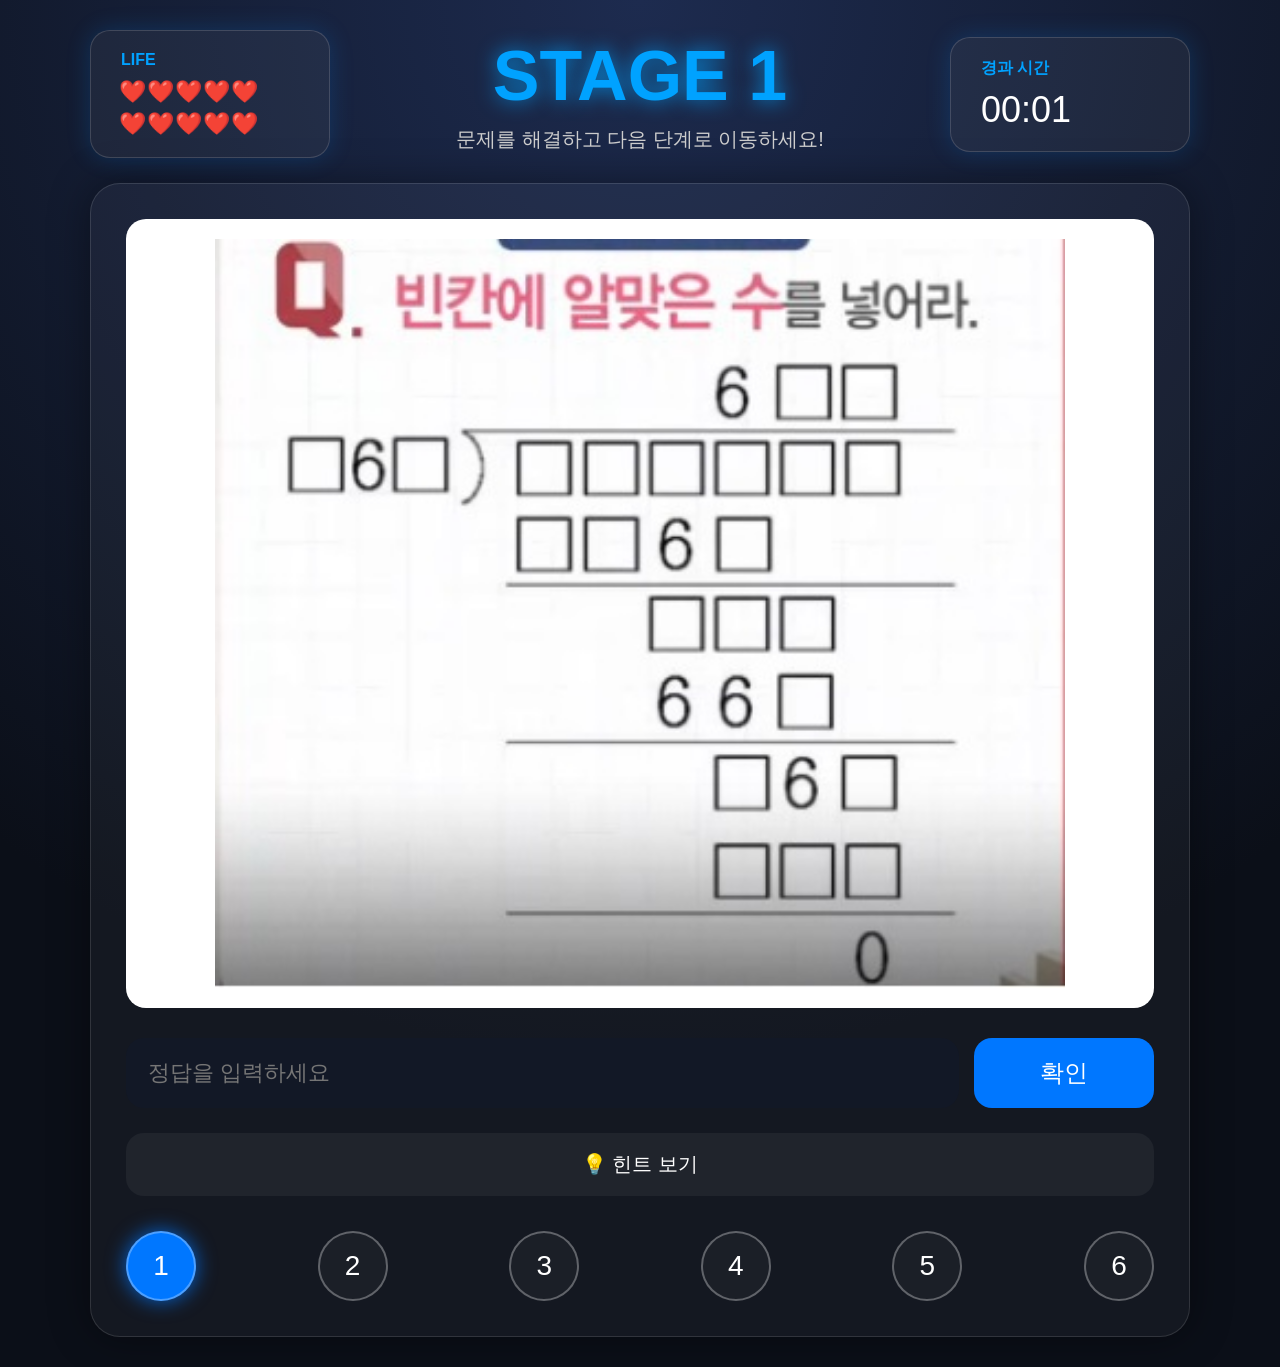
==== index.html @ 699c5112 "Update index.html" ====
<!DOCTYPE html>
<html lang="ko">
<head>
<meta charset="UTF-8">
<meta name="viewport" content="width=device-width, initial-scale=1.0">

<title>방탈출 게임</title>

<style>

*{
    margin:0;
    padding:0;
    box-sizing:border-box;
}

body{
    background:
    radial-gradient(circle at top,#1d2b4f,#0b0f18 70%);
    min-height:100vh;
    color:white;
    font-family:'Pretendard',sans-serif;
    display:flex;
    justify-content:center;
    align-items:center;
    padding:30px;
}

.game-container{
    width:100%;
    max-width:1100px;
}

.top-bar{
    display:flex;
    justify-content:space-between;
    align-items:center;
    margin-bottom:25px;
    gap:20px;
}

.life-box,
.timer-box{
    background:rgba(255,255,255,0.05);
    border:1px solid rgba(255,255,255,0.15);
    border-radius:20px;
    padding:20px 30px;
    min-width:240px;
    box-shadow:0 0 25px rgba(0,140,255,0.2);
}

.life-title,
.timer-title{
    color:#00a2ff;
    font-weight:bold;
    margin-bottom:10px;
}

.hearts{

    display:grid;

    grid-template-columns:
    repeat(5, 22px);

    gap:6px;

    width:170px;

    font-size:22px;

    justify-items:center;

}

.stage-title{
    text-align:center;
    flex:1;
}

.stage-title h1{
    font-size:70px;
    color:#00a2ff;
    text-shadow:0 0 20px rgba(0,162,255,0.8);
}

.stage-title p{
    margin-top:10px;
    color:#ccc;
    font-size:20px;
}

.game-box{
    background:rgba(255,255,255,0.04);
    border:1px solid rgba(255,255,255,0.12);
    border-radius:30px;
    padding:35px;
    box-shadow:0 0 40px rgba(0,0,0,0.4);
}

.image-area{
    background:white;
    border-radius:20px;
    overflow:hidden;
    min-height:600px;
    display:flex;
    justify-content:center;
    align-items:center;
    padding:20px;
}

.image-area img{
    width:100%;
    max-width:850px;
    object-fit:contain;
}

.input-area{
    margin-top:30px;
    display:flex;
    gap:15px;
}

.input-area input{
    flex:1;
    padding:22px;
    font-size:22px;
    border:none;
    border-radius:18px;
    background:#121826;
    color:white;
    outline:none;
}

.input-area button{
    width:180px;
    border:none;
    border-radius:18px;
    background:#0077ff;
    color:white;
    font-size:24px;
    cursor:pointer;
    transition:0.2s;
}

.input-area button:hover{
    transform:scale(1.03);
    background:#2490ff;
}

.hint-btn{
    margin-top:25px;
    width:100%;
    padding:18px;
    border:none;
    border-radius:18px;
    background:rgba(255,255,255,0.05);
    color:white;
    font-size:20px;
    cursor:pointer;
}

.progress{
    display:flex;
    justify-content:space-between;
    margin-top:35px;
    gap:10px;
}

.stage-circle{
    width:70px;
    height:70px;
    border-radius:50%;
    border:2px solid rgba(255,255,255,0.3);
    display:flex;
    justify-content:center;
    align-items:center;
    font-size:28px;
    color:white;
    background:rgba(255,255,255,0.03);
}

.active{
    background:#0077ff;
    box-shadow:0 0 20px rgba(0,119,255,0.8);
}

.success-screen{
    text-align:center;
    padding:80px 20px;
}

.success-screen h1{
    font-size:80px;
    color:#00ff95;
}

.success-screen p{
    margin-top:20px;
    font-size:28px;
}

@media(max-width:900px){

    .top-bar{
        flex-direction:column;
    }

    .stage-title h1{
        font-size:50px;
    }

    .image-area{
        min-height:400px;
    }

    .input-area{
        flex-direction:column;
    }

    .input-area button{
        width:100%;
        height:70px;
    }

}

</style>
</head>

<body>

<div class="game-container">

    <div class="top-bar">

        <div class="life-box">
            <div class="life-title">LIFE</div>
            <div class="hearts" id="hearts"></div>
        </div>

        <div class="stage-title">
            <h1 id="stageTitle">STAGE 1</h1>
            <p>
                문제를 해결하고 다음 단계로 이동하세요!
            </p>
        </div>

        <div class="timer-box">
            <div class="timer-title">경과 시간</div>
            <div style="font-size:36px;" id="timer">
                00:00
            </div>
        </div>

    </div>

    <div class="game-box">

        <div class="image-area">
            <img id="questionImage" src="question1.jpg">
        </div>

        <div class="input-area">

            <input
                type="text"
                id="answer"
                placeholder="정답을 입력하세요">

            <button onclick="checkAnswer()">
                확인
            </button>

        </div>

        <button class="hint-btn" onclick="showHint()">
            💡 힌트 보기
        </button>

        <div class="progress" id="progressBar">
        </div>

    </div>

</div>

<script>

const stages = [

{
    image:"question1.jpg",
    answer:"2400",
    hint:"가격의 규칙을 찾아보세요."
},

{
    image:"question2.jpg",
    answer:"사과",
    hint:"빨간 과일입니다."
},

{
    image:"question3.jpg",
    answer:"서울",
    hint:"대한민국 수도"
},

{
    image:"question4.jpg",
    answer:"지구",
    hint:"우리가 사는 행성"
},

{
    image:"question5.jpg",
    answer:"호랑이",
    hint:"백두산 근처에 삽니다."
},

{
    image:"question6.jpg",
    answer:"독도",
    hint:"대한민국 동쪽 섬"
}

];

let currentStage = 0;
let life = 10;
let seconds = 0;

function loadStage(){

    document.getElementById("questionImage").src =
    stages[currentStage].image;

    document.getElementById("stageTitle").innerText =
    "STAGE " + (currentStage + 1);

    document.getElementById("answer").value = "";

    updateProgress();
}

function checkAnswer(){

    const userAnswer =
    document.getElementById("answer")
    .value
    .trim();

    if(
        userAnswer === stages[currentStage].answer
    ){

        currentStage++;

        if(currentStage >= stages.length){
            showSuccess();
        }

        else{
            loadStage();
        }

    }

    else{

        life--;

        updateHearts();

        alert("❌ 틀렸습니다!");

        if(life <= 0){
            gameOver();
        }

    }

}

function updateHearts(){

    let heartHTML = "";

    for(let i=0; i<10; i++){

        if(i < life){
            heartHTML += "<span>❤️</span>";
        }

        else{
            heartHTML += "<span>🖤</span>";
        }

    }

    document.getElementById("hearts")
    .innerHTML = heartHTML;

}

function showHint(){

    alert(
        "💡 힌트: "
        + stages[currentStage].hint
    );

}

function updateProgress(){

    let html = "";

    for(let i=0; i<stages.length; i++){

        if(i === currentStage){
            html +=
            `<div class="stage-circle active">
                ${i+1}
            </div>`;
        }

        else{
            html +=
            `<div class="stage-circle">
                ${i+1}
            </div>`;
        }

    }

    document.getElementById("progressBar")
    .innerHTML = html;

}

function showSuccess(){

    document.querySelector(".game-box")
    .innerHTML = `

        <div class="success-screen">

            <h1>🎉 CLEAR 🎉</h1>

            <p>
                모든 스테이지를 완료했습니다!
            </p>

        </div>

    `;

}

function gameOver(){

    document.querySelector(".game-box")
    .innerHTML = `

        <div class="success-screen">

            <h1>💀 GAME OVER 💀</h1>

            <p>
                목숨을 모두 잃었습니다.
            </p>

        </div>

    `;

}

setInterval(()=>{

    seconds++;

    const min =
    String(Math.floor(seconds/60))
    .padStart(2,"0");

    const sec =
    String(seconds%60)
    .padStart(2,"0");

    document.getElementById("timer")
    .innerText =
    `${min}:${sec}`;

},1000);

loadStage();

updateHearts();

</script>

</body>
</html>
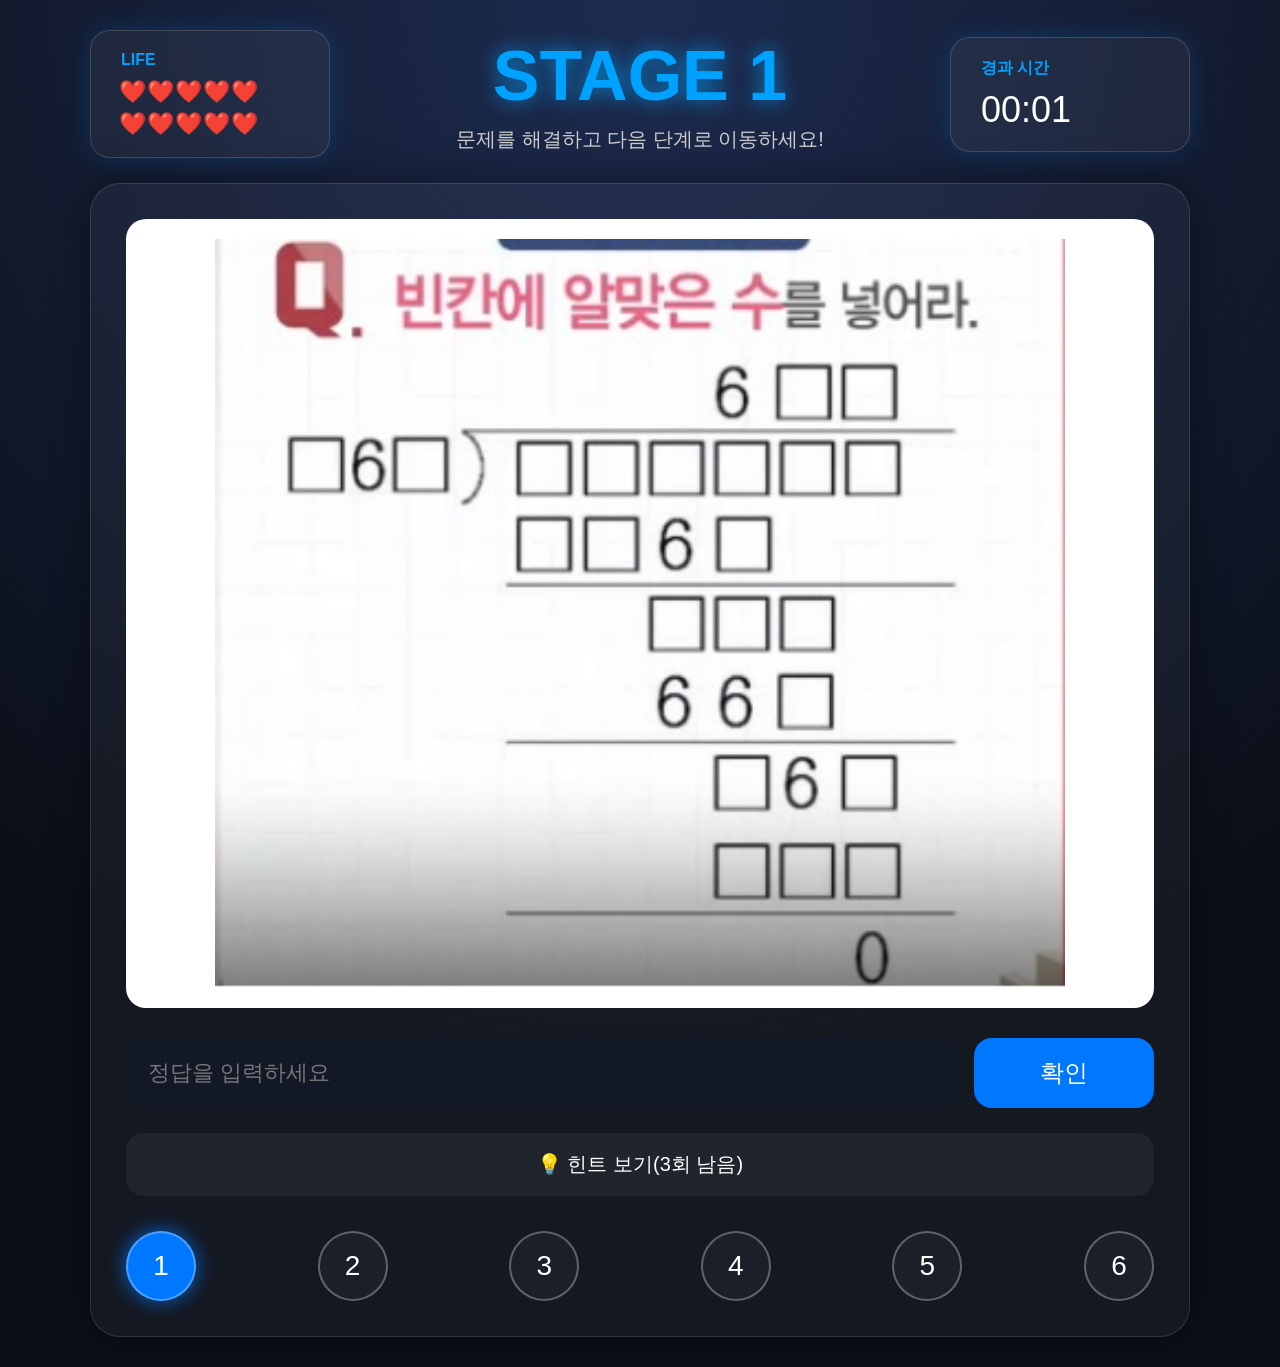
==== commit 9096bb88: "Update index.html" ====
--- a/index.html
+++ b/index.html
@@ -275,7 +275,7 @@
         </div>
 
         <button class="hint-btn" onclick="showHint()">
-            💡 힌트 보기
+            💡 힌트 보기(3회 남음)
         </button>
 
         <div class="progress" id="progressBar">
@@ -330,7 +330,10 @@
 let currentStage = 0;
 let life = 10;
 let seconds = 0;
-
+let hintCount = 3;
+
+const teacherPassword = "teacher123";
+    
 function loadStage(){
 
     document.getElementById("questionImage").src =
@@ -406,10 +409,45 @@
 
 function showHint(){
 
-    alert(
-        "💡 힌트: "
-        + stages[currentStage].hint
-    );
+    if(hintCount > 0){
+
+        alert(
+            "💡 힌트: "
+            + stages[currentStage].hint
+        );
+
+        hintCount--;
+
+        updateHintButton();
+
+    }
+
+    else{
+
+        const inputPw =
+        prompt(
+            "힌트를 모두 사용했습니다.\n교사용 암호 입력:"
+        );
+
+        if(inputPw === teacherPassword){
+
+            hintCount = 3;
+
+            updateHintButton();
+
+            alert(
+                "힌트 사용 횟수가 초기화되었습니다!"
+            );
+
+        }
+
+        else{
+
+            alert("암호가 틀렸습니다.");
+
+        }
+
+    }
 
 }
 
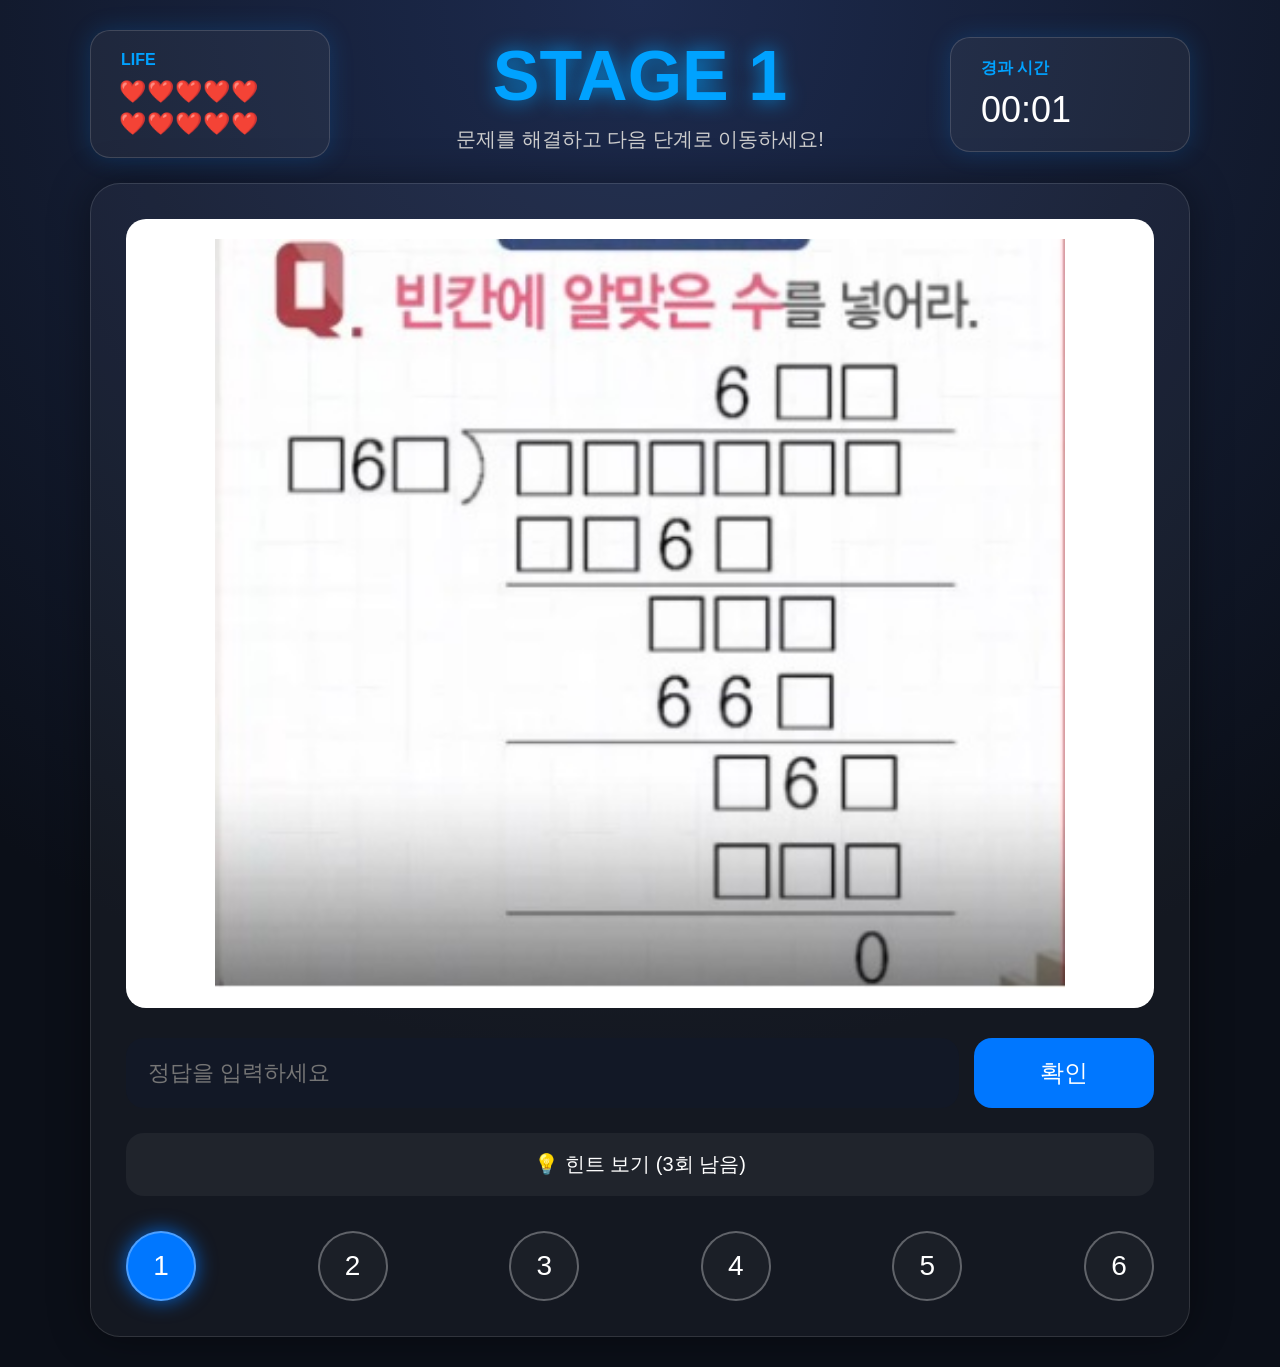
==== commit 3b800cc8: "Update index.html" ====
--- a/index.html
+++ b/index.html
@@ -451,6 +451,14 @@
 
 }
 
+function updateHintButton(){
+
+    document.querySelector(".hint-btn")
+    .innerText =
+    `💡 힌트 보기 (${hintCount}회 남음)`;
+
+}
+    
 function updateProgress(){
 
     let html = "";
@@ -538,6 +546,8 @@
 
 updateHearts();
 
+updateHintButton();
+    
 </script>
 
 </body>
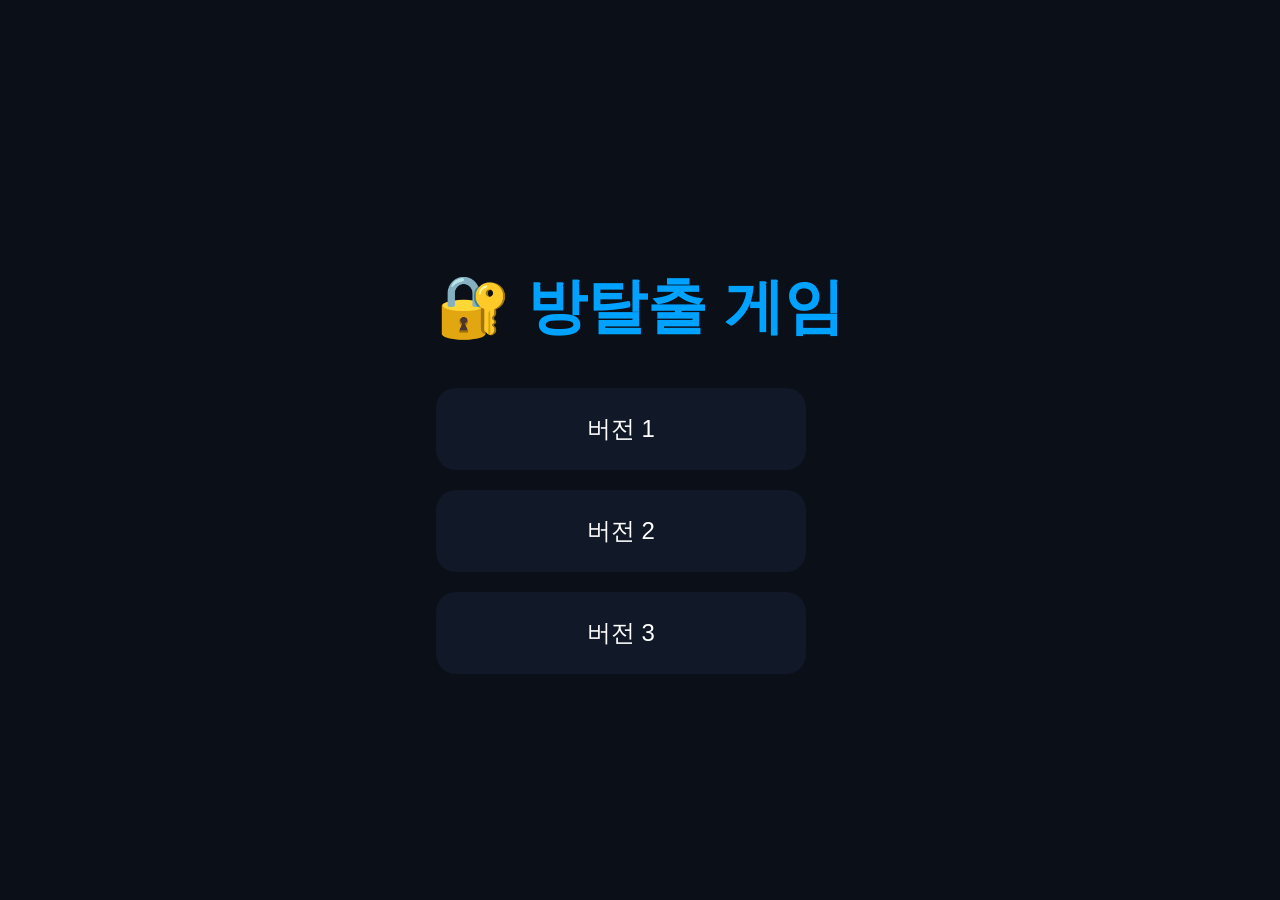
==== commit e2808bd4: "Update index.html" ====
--- a/index.html
+++ b/index.html
@@ -8,221 +8,59 @@
 
 <style>
 
-*{
+body{
     margin:0;
-    padding:0;
-    box-sizing:border-box;
-}
+    background:#0b0f18;
+    color:white;
+    font-family:sans-serif;
 
-body{
-    background:
-    radial-gradient(circle at top,#1d2b4f,#0b0f18 70%);
-    min-height:100vh;
-    color:white;
-    font-family:'Pretendard',sans-serif;
     display:flex;
     justify-content:center;
     align-items:center;
-    padding:30px;
+
+    min-height:100vh;
 }
 
-.game-container{
-    width:100%;
-    max-width:1100px;
+.container{
+    text-align:center;
 }
 
-.top-bar{
+h1{
+    color:#00a2ff;
+    font-size:60px;
+}
+
+.menu{
+    margin-top:40px;
+
     display:flex;
-    justify-content:space-between;
-    align-items:center;
-    margin-bottom:25px;
+    flex-direction:column;
+
     gap:20px;
 }
 
-.life-box,
-.timer-box{
-    background:rgba(255,255,255,0.05);
-    border:1px solid rgba(255,255,255,0.15);
+.btn{
+
+    width:320px;
+
+    padding:25px;
+
     border-radius:20px;
-    padding:20px 30px;
-    min-width:240px;
-    box-shadow:0 0 25px rgba(0,140,255,0.2);
-}
 
-.life-title,
-.timer-title{
-    color:#00a2ff;
-    font-weight:bold;
-    margin-bottom:10px;
-}
+    background:#111827;
 
-.hearts{
+    color:white;
 
-    display:grid;
+    text-decoration:none;
 
-    grid-template-columns:
-    repeat(5, 22px);
+    display:block;
 
-    gap:6px;
-
-    width:170px;
-
-    font-size:22px;
-
-    justify-items:center;
+    font-size:24px;
 
 }
 
-.stage-title{
-    text-align:center;
-    flex:1;
-}
-
-.stage-title h1{
-    font-size:70px;
-    color:#00a2ff;
-    text-shadow:0 0 20px rgba(0,162,255,0.8);
-}
-
-.stage-title p{
-    margin-top:10px;
-    color:#ccc;
-    font-size:20px;
-}
-
-.game-box{
-    background:rgba(255,255,255,0.04);
-    border:1px solid rgba(255,255,255,0.12);
-    border-radius:30px;
-    padding:35px;
-    box-shadow:0 0 40px rgba(0,0,0,0.4);
-}
-
-.image-area{
-    background:white;
-    border-radius:20px;
-    overflow:hidden;
-    min-height:600px;
-    display:flex;
-    justify-content:center;
-    align-items:center;
-    padding:20px;
-}
-
-.image-area img{
-    width:100%;
-    max-width:850px;
-    object-fit:contain;
-}
-
-.input-area{
-    margin-top:30px;
-    display:flex;
-    gap:15px;
-}
-
-.input-area input{
-    flex:1;
-    padding:22px;
-    font-size:22px;
-    border:none;
-    border-radius:18px;
-    background:#121826;
-    color:white;
-    outline:none;
-}
-
-.input-area button{
-    width:180px;
-    border:none;
-    border-radius:18px;
+.btn:hover{
     background:#0077ff;
-    color:white;
-    font-size:24px;
-    cursor:pointer;
-    transition:0.2s;
-}
-
-.input-area button:hover{
-    transform:scale(1.03);
-    background:#2490ff;
-}
-
-.hint-btn{
-    margin-top:25px;
-    width:100%;
-    padding:18px;
-    border:none;
-    border-radius:18px;
-    background:rgba(255,255,255,0.05);
-    color:white;
-    font-size:20px;
-    cursor:pointer;
-}
-
-.progress{
-    display:flex;
-    justify-content:space-between;
-    margin-top:35px;
-    gap:10px;
-}
-
-.stage-circle{
-    width:70px;
-    height:70px;
-    border-radius:50%;
-    border:2px solid rgba(255,255,255,0.3);
-    display:flex;
-    justify-content:center;
-    align-items:center;
-    font-size:28px;
-    color:white;
-    background:rgba(255,255,255,0.03);
-}
-
-.active{
-    background:#0077ff;
-    box-shadow:0 0 20px rgba(0,119,255,0.8);
-}
-
-.success-screen{
-    text-align:center;
-    padding:80px 20px;
-}
-
-.success-screen h1{
-    font-size:80px;
-    color:#00ff95;
-}
-
-.success-screen p{
-    margin-top:20px;
-    font-size:28px;
-}
-
-@media(max-width:900px){
-
-    .top-bar{
-        flex-direction:column;
-    }
-
-    .stage-title h1{
-        font-size:50px;
-    }
-
-    .image-area{
-        min-height:400px;
-    }
-
-    .input-area{
-        flex-direction:column;
-    }
-
-    .input-area button{
-        width:100%;
-        height:70px;
-    }
-
 }
 
 </style>
@@ -230,325 +68,27 @@
 
 <body>
 
-<div class="game-container">
+<div class="container">
 
-    <div class="top-bar">
+<h1>🔐 방탈출 게임</h1>
 
-        <div class="life-box">
-            <div class="life-title">LIFE</div>
-            <div class="hearts" id="hearts"></div>
-        </div>
+<div class="menu">
 
-        <div class="stage-title">
-            <h1 id="stageTitle">STAGE 1</h1>
-            <p>
-                문제를 해결하고 다음 단계로 이동하세요!
-            </p>
-        </div>
+<a class="btn" href="v1/">
+버전 1
+</a>
 
-        <div class="timer-box">
-            <div class="timer-title">경과 시간</div>
-            <div style="font-size:36px;" id="timer">
-                00:00
-            </div>
-        </div>
+<a class="btn" href="v2/">
+버전 2
+</a>
 
-    </div>
-
-    <div class="game-box">
-
-        <div class="image-area">
-            <img id="questionImage" src="question1.jpg">
-        </div>
-
-        <div class="input-area">
-
-            <input
-                type="text"
-                id="answer"
-                placeholder="정답을 입력하세요">
-
-            <button onclick="checkAnswer()">
-                확인
-            </button>
-
-        </div>
-
-        <button class="hint-btn" onclick="showHint()">
-            💡 힌트 보기(3회 남음)
-        </button>
-
-        <div class="progress" id="progressBar">
-        </div>
-
-    </div>
+<a class="btn" href="v3/">
+버전 3
+</a>
 
 </div>
 
-<script>
-
-const stages = [
-
-{
-    image:"question1.jpg",
-    answer:"2400",
-    hint:"가격의 규칙을 찾아보세요."
-},
-
-{
-    image:"question2.jpg",
-    answer:"사과",
-    hint:"빨간 과일입니다."
-},
-
-{
-    image:"question3.jpg",
-    answer:"서울",
-    hint:"대한민국 수도"
-},
-
-{
-    image:"question4.jpg",
-    answer:"지구",
-    hint:"우리가 사는 행성"
-},
-
-{
-    image:"question5.jpg",
-    answer:"호랑이",
-    hint:"백두산 근처에 삽니다."
-},
-
-{
-    image:"question6.jpg",
-    answer:"독도",
-    hint:"대한민국 동쪽 섬"
-}
-
-];
-
-let currentStage = 0;
-let life = 10;
-let seconds = 0;
-let hintCount = 3;
-
-const teacherPassword = "teacher123";
-    
-function loadStage(){
-
-    document.getElementById("questionImage").src =
-    stages[currentStage].image;
-
-    document.getElementById("stageTitle").innerText =
-    "STAGE " + (currentStage + 1);
-
-    document.getElementById("answer").value = "";
-
-    updateProgress();
-}
-
-function checkAnswer(){
-
-    const userAnswer =
-    document.getElementById("answer")
-    .value
-    .trim();
-
-    if(
-        userAnswer === stages[currentStage].answer
-    ){
-
-        currentStage++;
-
-        if(currentStage >= stages.length){
-            showSuccess();
-        }
-
-        else{
-            loadStage();
-        }
-
-    }
-
-    else{
-
-        life--;
-
-        updateHearts();
-
-        alert("❌ 틀렸습니다!");
-
-        if(life <= 0){
-            gameOver();
-        }
-
-    }
-
-}
-
-function updateHearts(){
-
-    let heartHTML = "";
-
-    for(let i=0; i<10; i++){
-
-        if(i < life){
-            heartHTML += "<span>❤️</span>";
-        }
-
-        else{
-            heartHTML += "<span>🖤</span>";
-        }
-
-    }
-
-    document.getElementById("hearts")
-    .innerHTML = heartHTML;
-
-}
-
-function showHint(){
-
-    if(hintCount > 0){
-
-        alert(
-            "💡 힌트: "
-            + stages[currentStage].hint
-        );
-
-        hintCount--;
-
-        updateHintButton();
-
-    }
-
-    else{
-
-        const inputPw =
-        prompt(
-            "힌트를 모두 사용했습니다.\n교사용 암호 입력:"
-        );
-
-        if(inputPw === teacherPassword){
-
-            hintCount = 3;
-
-            updateHintButton();
-
-            alert(
-                "힌트 사용 횟수가 초기화되었습니다!"
-            );
-
-        }
-
-        else{
-
-            alert("암호가 틀렸습니다.");
-
-        }
-
-    }
-
-}
-
-function updateHintButton(){
-
-    document.querySelector(".hint-btn")
-    .innerText =
-    `💡 힌트 보기 (${hintCount}회 남음)`;
-
-}
-    
-function updateProgress(){
-
-    let html = "";
-
-    for(let i=0; i<stages.length; i++){
-
-        if(i === currentStage){
-            html +=
-            `<div class="stage-circle active">
-                ${i+1}
-            </div>`;
-        }
-
-        else{
-            html +=
-            `<div class="stage-circle">
-                ${i+1}
-            </div>`;
-        }
-
-    }
-
-    document.getElementById("progressBar")
-    .innerHTML = html;
-
-}
-
-function showSuccess(){
-
-    document.querySelector(".game-box")
-    .innerHTML = `
-
-        <div class="success-screen">
-
-            <h1>🎉 CLEAR 🎉</h1>
-
-            <p>
-                모든 스테이지를 완료했습니다!
-            </p>
-
-        </div>
-
-    `;
-
-}
-
-function gameOver(){
-
-    document.querySelector(".game-box")
-    .innerHTML = `
-
-        <div class="success-screen">
-
-            <h1>💀 GAME OVER 💀</h1>
-
-            <p>
-                목숨을 모두 잃었습니다.
-            </p>
-
-        </div>
-
-    `;
-
-}
-
-setInterval(()=>{
-
-    seconds++;
-
-    const min =
-    String(Math.floor(seconds/60))
-    .padStart(2,"0");
-
-    const sec =
-    String(seconds%60)
-    .padStart(2,"0");
-
-    document.getElementById("timer")
-    .innerText =
-    `${min}:${sec}`;
-
-},1000);
-
-loadStage();
-
-updateHearts();
-
-updateHintButton();
-    
-</script>
+</div>
 
 </body>
 </html>
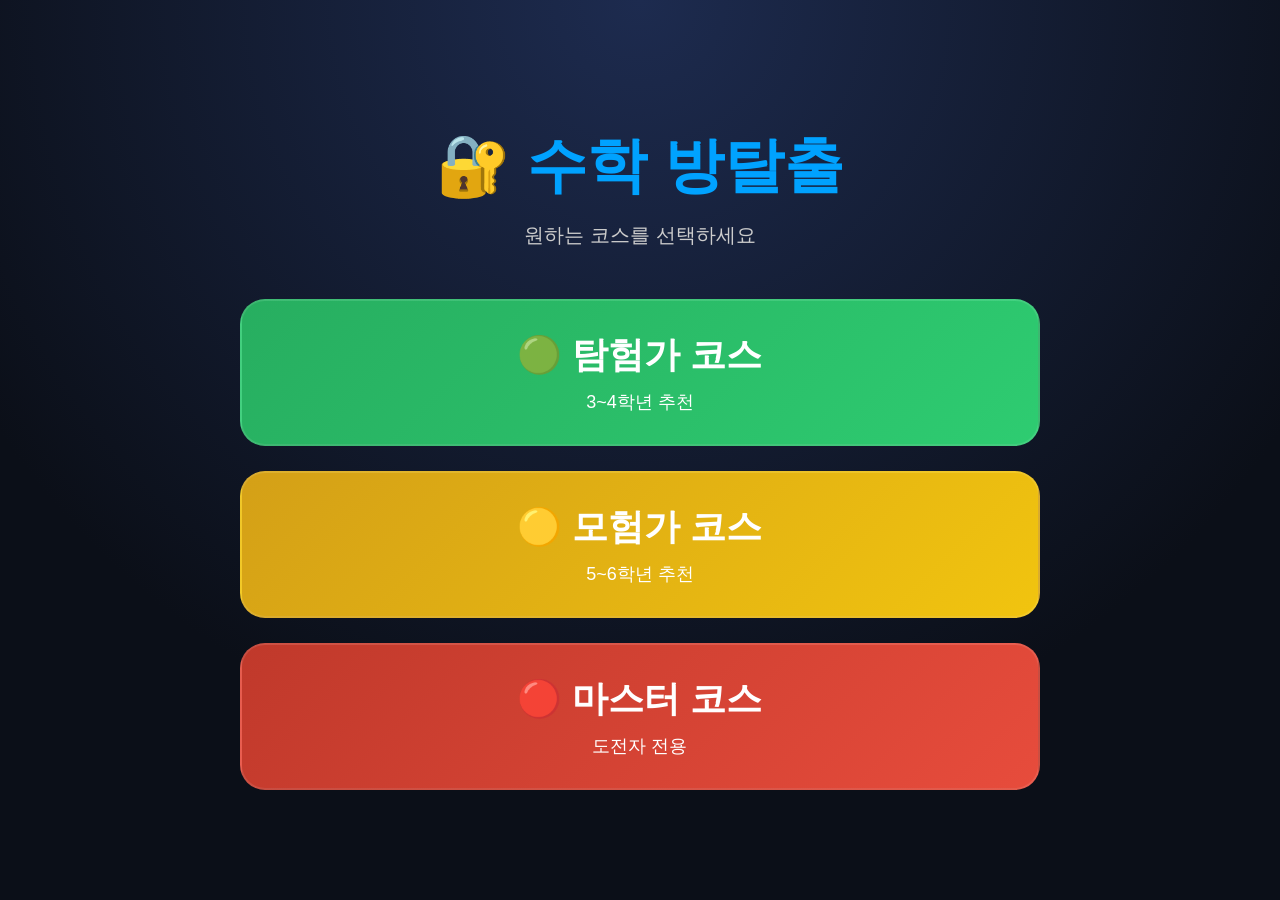
==== commit c37c60d8: "Update index.html" ====
--- a/index.html
+++ b/index.html
@@ -1,92 +1,172 @@
 <!DOCTYPE html>
 <html lang="ko">
+
 <head>
 <meta charset="UTF-8">
 <meta name="viewport" content="width=device-width, initial-scale=1.0">
 
-<title>방탈출 게임</title>
+<title>수학 방탈출</title>
 
 <style>
 
 body{
     margin:0;
-    background:#0b0f18;
+    min-height:100vh;
+
+    background:
+    radial-gradient(circle at top,#1d2b4f,#0b0f18 70%);
+
     color:white;
+
     font-family:sans-serif;
 
     display:flex;
     justify-content:center;
     align-items:center;
-
-    min-height:100vh;
 }
 
 .container{
+    width:90%;
+    max-width:800px;
     text-align:center;
 }
 
 h1{
+    font-size:60px;
+    margin-bottom:15px;
     color:#00a2ff;
-    font-size:60px;
 }
 
-.menu{
-    margin-top:40px;
-
-    display:flex;
-    flex-direction:column;
-
-    gap:20px;
+.subtitle{
+    color:#cccccc;
+    margin-bottom:50px;
+    font-size:20px;
 }
 
-.btn{
+.course{
 
-    width:320px;
+    display:block;
 
-    padding:25px;
-
-    border-radius:20px;
-
-    background:#111827;
+    text-decoration:none;
 
     color:white;
 
-    text-decoration:none;
+    margin-bottom:25px;
 
-    display:block;
+    padding:30px;
 
-    font-size:24px;
+    border-radius:25px;
+
+    transition:0.3s;
+
+    border:2px solid rgba(255,255,255,0.1);
 
 }
 
-.btn:hover{
-    background:#0077ff;
+.course:hover{
+
+    transform:translateY(-5px);
+
+}
+
+.explorer{
+
+    background:
+    linear-gradient(
+    135deg,
+    #27ae60,
+    #2ecc71
+    );
+
+}
+
+.adventurer{
+
+    background:
+    linear-gradient(
+    135deg,
+    #d4a017,
+    #f1c40f
+    );
+
+}
+
+.master{
+
+    background:
+    linear-gradient(
+    135deg,
+    #c0392b,
+    #e74c3c
+    );
+
+}
+
+.course-title{
+
+    font-size:36px;
+
+    font-weight:bold;
+
+    margin-bottom:10px;
+
+}
+
+.course-desc{
+
+    font-size:18px;
+
 }
 
 </style>
+
 </head>
 
 <body>
 
 <div class="container">
 
-<h1>🔐 방탈출 게임</h1>
+<h1>🔐 수학 방탈출</h1>
 
-<div class="menu">
+<div class="subtitle">
+원하는 코스를 선택하세요
+</div>
 
-<a class="btn" href="v1/">
-버전 1
+<a href="explorer/" class="course explorer">
+
+<div class="course-title">
+🟢 탐험가 코스
+</div>
+
+<div class="course-desc">
+3~4학년 추천
+</div>
+
 </a>
 
-<a class="btn" href="v2/">
-버전 2
+<a href="adventurer/" class="course adventurer">
+
+<div class="course-title">
+🟡 모험가 코스
+</div>
+
+<div class="course-desc">
+5~6학년 추천
+</div>
+
 </a>
 
-<a class="btn" href="v3/">
-버전 3
+<a href="master/" class="course master">
+
+<div class="course-title">
+🔴 마스터 코스
+</div>
+
+<div class="course-desc">
+도전자 전용
+</div>
+
 </a>
-
-</div>
 
 </div>
 
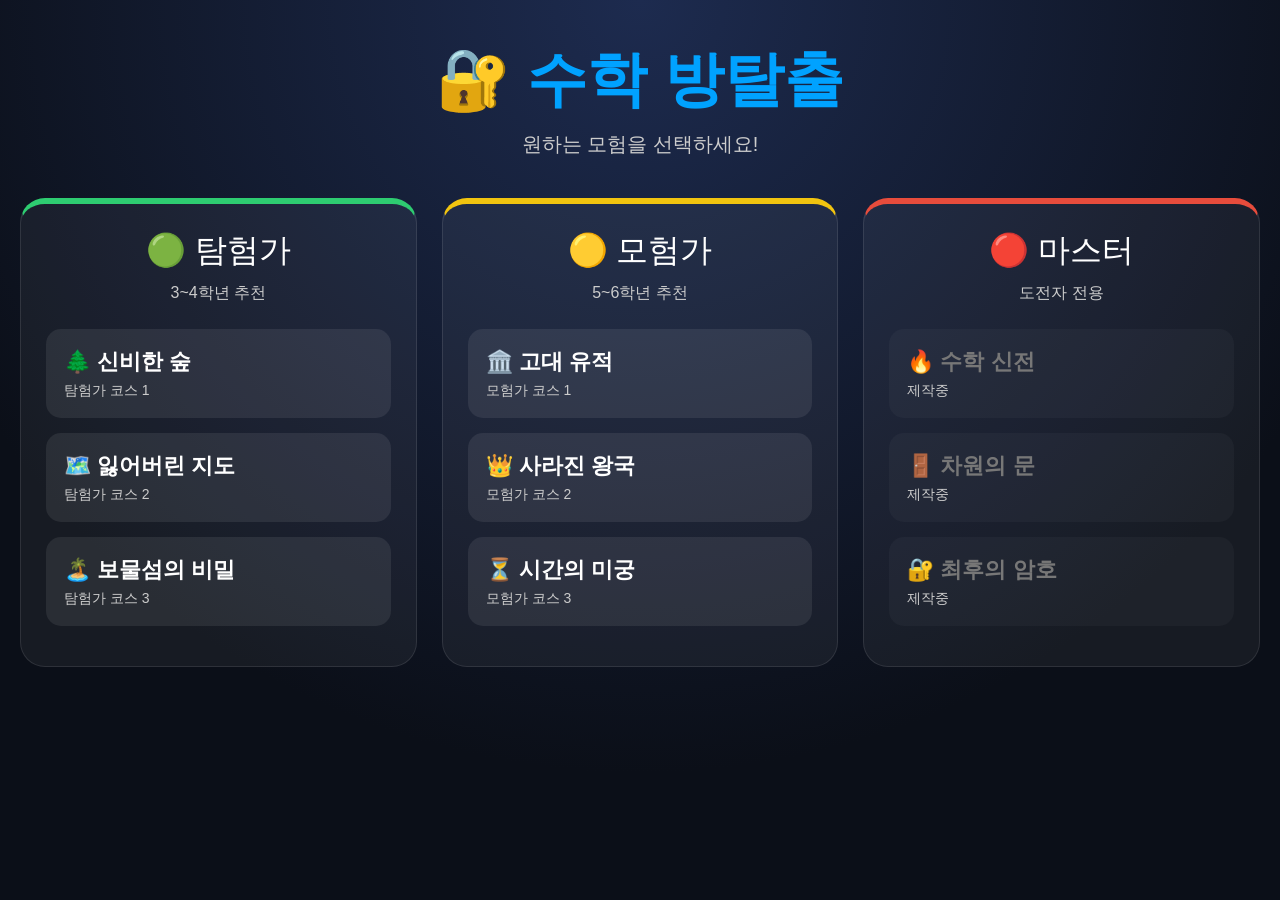
==== commit 6c510af0: "Update index.html" ====
--- a/index.html
+++ b/index.html
@@ -9,8 +9,14 @@
 
 <style>
 
+*{
+    margin:0;
+    padding:0;
+    box-sizing:border-box;
+}
+
 body{
-    margin:0;
+
     min-height:100vh;
 
     background:
@@ -20,101 +26,168 @@
 
     font-family:sans-serif;
 
-    display:flex;
-    justify-content:center;
-    align-items:center;
-}
-
-.container{
-    width:90%;
-    max-width:800px;
+    padding:40px 20px;
+}
+
+h1{
+
     text-align:center;
-}
-
-h1{
+
     font-size:60px;
+
+    color:#00a2ff;
+
+    margin-bottom:10px;
+
+}
+
+.subtitle{
+
+    text-align:center;
+
+    color:#cccccc;
+
+    margin-bottom:40px;
+
+    font-size:20px;
+
+}
+
+.grid{
+
+    max-width:1300px;
+
+    margin:auto;
+
+    display:grid;
+
+    grid-template-columns:
+    repeat(3,1fr);
+
+    gap:25px;
+
+}
+
+.column{
+
+    background:
+    rgba(255,255,255,0.05);
+
+    border-radius:25px;
+
+    padding:25px;
+
+    border:
+    1px solid rgba(255,255,255,0.1);
+
+}
+
+.explorer{
+    border-top:6px solid #2ecc71;
+}
+
+.adventurer{
+    border-top:6px solid #f1c40f;
+}
+
+.master{
+    border-top:6px solid #e74c3c;
+}
+
+.course-title{
+
+    text-align:center;
+
+    font-size:32px;
+
+    margin-bottom:10px;
+
+}
+
+.course-desc{
+
+    text-align:center;
+
+    color:#cccccc;
+
+    margin-bottom:25px;
+
+}
+
+.stage{
+
+    display:block;
+
+    text-decoration:none;
+
+    color:white;
+
+    padding:18px;
+
     margin-bottom:15px;
-    color:#00a2ff;
-}
-
-.subtitle{
+
+    border-radius:15px;
+
+    background:
+    rgba(255,255,255,0.08);
+
+    transition:0.2s;
+
+}
+
+.stage:hover{
+
+    transform:translateY(-3px);
+
+    background:
+    rgba(0,162,255,0.25);
+
+}
+
+.stage-title{
+
+    font-size:22px;
+
+    font-weight:bold;
+
+}
+
+.stage-sub{
+
+    font-size:14px;
+
     color:#cccccc;
-    margin-bottom:50px;
-    font-size:20px;
-}
-
-.course{
-
-    display:block;
-
-    text-decoration:none;
-
-    color:white;
-
-    margin-bottom:25px;
-
-    padding:30px;
-
-    border-radius:25px;
-
-    transition:0.3s;
-
-    border:2px solid rgba(255,255,255,0.1);
-
-}
-
-.course:hover{
-
-    transform:translateY(-5px);
-
-}
-
-.explorer{
-
-    background:
-    linear-gradient(
-    135deg,
-    #27ae60,
-    #2ecc71
-    );
-
-}
-
-.adventurer{
-
-    background:
-    linear-gradient(
-    135deg,
-    #d4a017,
-    #f1c40f
-    );
-
-}
-
-.master{
-
-    background:
-    linear-gradient(
-    135deg,
-    #c0392b,
-    #e74c3c
-    );
-
-}
-
-.course-title{
-
-    font-size:36px;
-
-    font-weight:bold;
-
-    margin-bottom:10px;
-
-}
-
-.course-desc{
-
-    font-size:18px;
+
+    margin-top:5px;
+
+}
+
+.locked{
+
+    background:
+    rgba(255,255,255,0.03);
+
+    color:#777777;
+
+    cursor:not-allowed;
+
+    pointer-events:none;
+
+}
+
+@media(max-width:1000px){
+
+    .grid{
+
+        grid-template-columns:1fr;
+
+    }
+
+    h1{
+
+        font-size:42px;
+
+    }
 
 }
 
@@ -124,49 +197,163 @@
 
 <body>
 
-<div class="container">
-
 <h1>🔐 수학 방탈출</h1>
 
 <div class="subtitle">
-원하는 코스를 선택하세요
-</div>
-
-<a href="explorer/" class="course explorer">
+원하는 모험을 선택하세요!
+</div>
+
+<div class="grid">
+
+<!-- 탐험가 -->
+
+<div class="column explorer">
 
 <div class="course-title">
-🟢 탐험가 코스
+🟢 탐험가
 </div>
 
 <div class="course-desc">
 3~4학년 추천
 </div>
 
-</a>
-
-<a href="adventurer/" class="course adventurer">
+<a class="stage" href="explorer/v1/">
+
+<div class="stage-title">
+🌲 신비한 숲
+</div>
+
+<div class="stage-sub">
+탐험가 코스 1
+</div>
+
+</a>
+
+<a class="stage" href="explorer/v2/">
+
+<div class="stage-title">
+🗺️ 잃어버린 지도
+</div>
+
+<div class="stage-sub">
+탐험가 코스 2
+</div>
+
+</a>
+
+<a class="stage" href="explorer/v3/">
+
+<div class="stage-title">
+🏝️ 보물섬의 비밀
+</div>
+
+<div class="stage-sub">
+탐험가 코스 3
+</div>
+
+</a>
+
+</div>
+
+<!-- 모험가 -->
+
+<div class="column adventurer">
 
 <div class="course-title">
-🟡 모험가 코스
+🟡 모험가
 </div>
 
 <div class="course-desc">
 5~6학년 추천
 </div>
 
-</a>
-
-<a href="master/" class="course master">
+<a class="stage" href="adventurer/v1/">
+
+<div class="stage-title">
+🏛️ 고대 유적
+</div>
+
+<div class="stage-sub">
+모험가 코스 1
+</div>
+
+</a>
+
+<a class="stage" href="adventurer/v2/">
+
+<div class="stage-title">
+👑 사라진 왕국
+</div>
+
+<div class="stage-sub">
+모험가 코스 2
+</div>
+
+</a>
+
+<a class="stage" href="adventurer/v3/">
+
+<div class="stage-title">
+⏳ 시간의 미궁
+</div>
+
+<div class="stage-sub">
+모험가 코스 3
+</div>
+
+</a>
+
+</div>
+
+<!-- 마스터 -->
+
+<div class="column master">
 
 <div class="course-title">
-🔴 마스터 코스
+🔴 마스터
 </div>
 
 <div class="course-desc">
 도전자 전용
 </div>
 
-</a>
+<a class="stage locked">
+
+<div class="stage-title">
+🔥 수학 신전
+</div>
+
+<div class="stage-sub">
+제작중
+</div>
+
+</a>
+
+<a class="stage locked">
+
+<div class="stage-title">
+🚪 차원의 문
+</div>
+
+<div class="stage-sub">
+제작중
+</div>
+
+</a>
+
+<a class="stage locked">
+
+<div class="stage-title">
+🔐 최후의 암호
+</div>
+
+<div class="stage-sub">
+제작중
+</div>
+
+</a>
+
+</div>
 
 </div>
 
